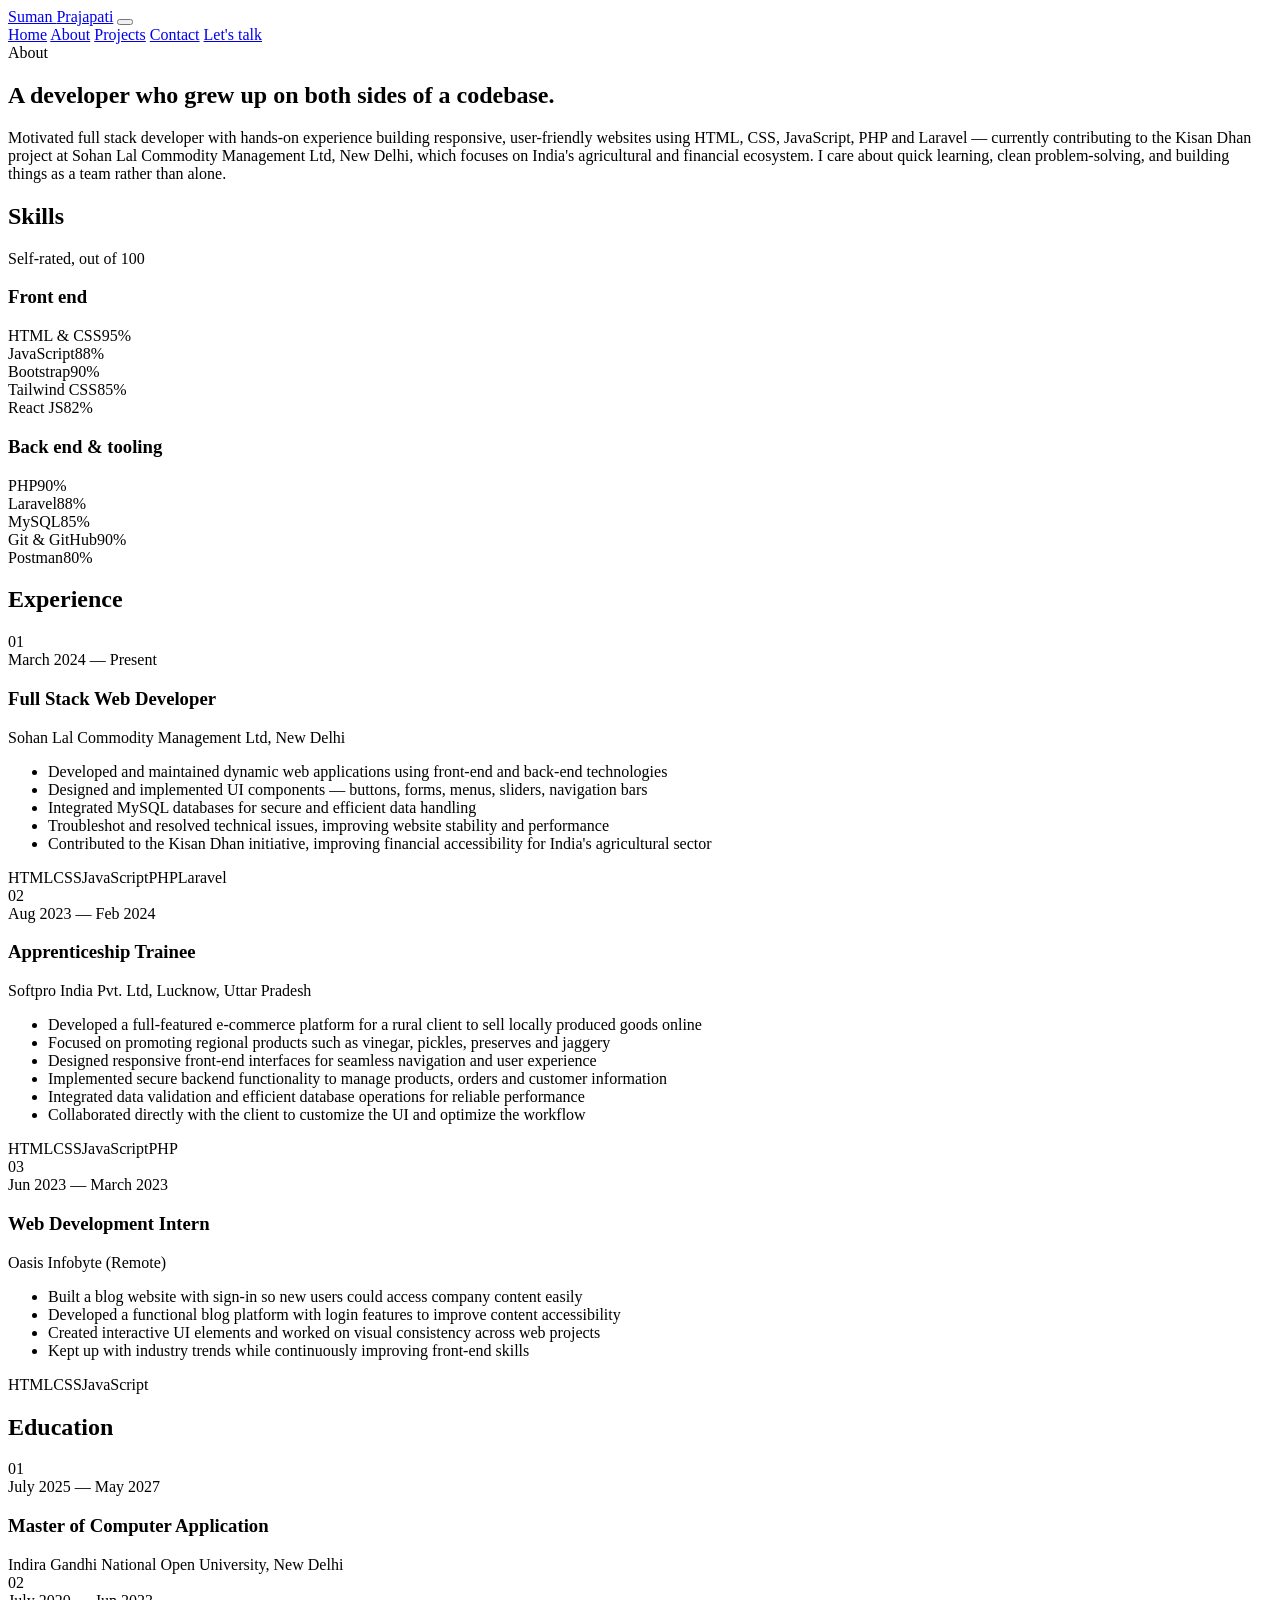
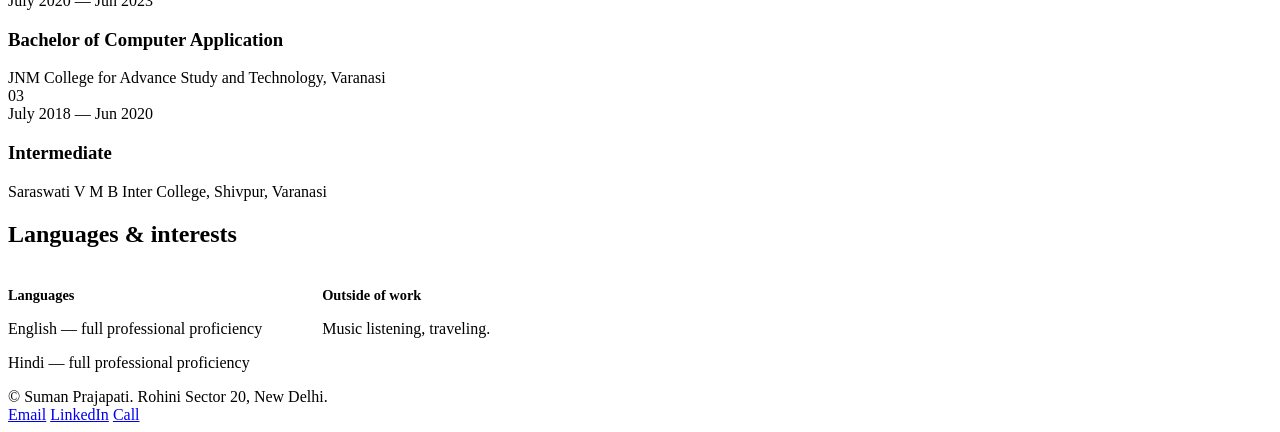
==== about.html @ 9b37e11e "Add files via upload" ====
<!DOCTYPE html>
<html lang="en">
<head>
<meta charset="UTF-8">
<meta name="viewport" content="width=device-width, initial-scale=1.0">
<title>About — Suman Prajapati</title>
<meta name="description" content="Background, skills, experience and education of Suman Prajapati, full stack software developer.">
<link rel="stylesheet" href="css/style.css">
</head>
<body>

<header class="site-header">
  <nav class="wrap nav">
    <a href="index.html" class="brand">Suman <span>Prajapati</span></a>
    <button class="nav-toggle" aria-label="Toggle menu" aria-expanded="false"><span></span></button>
    <div class="nav-links">
      <a href="index.html">Home</a>
      <a href="about.html">About</a>
      <a href="projects.html">Projects</a>
      <a href="contact.html">Contact</a>
      <a href="contact.html" class="nav-cta">Let's talk</a>
    </div>
  </nav>
</header>

<main>

  <section class="page-hero">
    <div class="wrap">
      <div class="hero-kicker">About</div>
      <h1>A developer who grew up on both sides of a codebase.</h1>
      <p>Motivated full stack developer with hands-on experience building responsive, user-friendly websites using HTML, CSS, JavaScript, PHP and Laravel — currently contributing to the Kisan Dhan project at Sohan Lal Commodity Management Ltd, New Delhi, which focuses on India's agricultural and financial ecosystem. I care about quick learning, clean problem-solving, and building things as a team rather than alone.</p>
    </div>
  </section>

  <section>
    <div class="wrap">
      <div class="section-head">
        <h2>Skills</h2>
        <span class="note">Self-rated, out of 100</span>
      </div>

      <div class="skills-grid">
        <div class="skill-group">
          <h3>Front end</h3>

          <div class="skill-row">
            <div class="skill-row-top"><span>HTML &amp; CSS</span><span>95%</span></div>
            <div class="skill-track"><div class="skill-fill" data-fill="95"></div></div>
          </div>
          <div class="skill-row">
            <div class="skill-row-top"><span>JavaScript</span><span>88%</span></div>
            <div class="skill-track"><div class="skill-fill" data-fill="88"></div></div>
          </div>
          <div class="skill-row">
            <div class="skill-row-top"><span>Bootstrap</span><span>90%</span></div>
            <div class="skill-track"><div class="skill-fill" data-fill="90"></div></div>
          </div>
          <div class="skill-row">
            <div class="skill-row-top"><span>Tailwind CSS</span><span>85%</span></div>
            <div class="skill-track"><div class="skill-fill" data-fill="85"></div></div>
          </div>
          <div class="skill-row">
            <div class="skill-row-top"><span>React JS</span><span>82%</span></div>
            <div class="skill-track"><div class="skill-fill" data-fill="82"></div></div>
          </div>
        </div>

        <div class="skill-group">
          <h3>Back end &amp; tooling</h3>

          <div class="skill-row">
            <div class="skill-row-top"><span>PHP</span><span>90%</span></div>
            <div class="skill-track"><div class="skill-fill" data-fill="90"></div></div>
          </div>
          <div class="skill-row">
            <div class="skill-row-top"><span>Laravel</span><span>88%</span></div>
            <div class="skill-track"><div class="skill-fill" data-fill="88"></div></div>
          </div>
          <div class="skill-row">
            <div class="skill-row-top"><span>MySQL</span><span>85%</span></div>
            <div class="skill-track"><div class="skill-fill" data-fill="85"></div></div>
          </div>
          <div class="skill-row">
            <div class="skill-row-top"><span>Git &amp; GitHub</span><span>90%</span></div>
            <div class="skill-track"><div class="skill-fill" data-fill="90"></div></div>
          </div>
          <div class="skill-row">
            <div class="skill-row-top"><span>Postman</span><span>80%</span></div>
            <div class="skill-track"><div class="skill-fill" data-fill="80"></div></div>
          </div>
        </div>
      </div>
    </div>
  </section>

  <section class="alt-bg">
    <div class="wrap">
      <div class="section-head">
        <h2>Experience</h2>
      </div>

      <div class="timeline">

        <div class="timeline-item reveal">
          <div class="timeline-entry">01</div>
          <div class="timeline-body">
            <span class="timeline-when">March 2024 — Present</span>
            <h3 class="timeline-role">Full Stack Web Developer</h3>
            <span class="timeline-org">Sohan Lal Commodity Management Ltd, New Delhi</span>
            <ul>
              <li>Developed and maintained dynamic web applications using front-end and back-end technologies</li>
              <li>Designed and implemented UI components — buttons, forms, menus, sliders, navigation bars</li>
              <li>Integrated MySQL databases for secure and efficient data handling</li>
              <li>Troubleshot and resolved technical issues, improving website stability and performance</li>
              <li>Contributed to the Kisan Dhan initiative, improving financial accessibility for India's agricultural sector</li>
            </ul>
            <div class="timeline-stack"><span>HTML</span><span>CSS</span><span>JavaScript</span><span>PHP</span><span>Laravel</span></div>
          </div>
        </div>

        <div class="timeline-item reveal">
          <div class="timeline-entry">02</div>
          <div class="timeline-body">
            <span class="timeline-when">Aug 2023 — Feb 2024</span>
            <h3 class="timeline-role">Apprenticeship Trainee</h3>
            <span class="timeline-org">Softpro India Pvt. Ltd, Lucknow, Uttar Pradesh</span>
            <ul>
              <li>Developed a full-featured e-commerce platform for a rural client to sell locally produced goods online</li>
              <li>Focused on promoting regional products such as vinegar, pickles, preserves and jaggery</li>
              <li>Designed responsive front-end interfaces for seamless navigation and user experience</li>
              <li>Implemented secure backend functionality to manage products, orders and customer information</li>
              <li>Integrated data validation and efficient database operations for reliable performance</li>
              <li>Collaborated directly with the client to customize the UI and optimize the workflow</li>
            </ul>
            <div class="timeline-stack"><span>HTML</span><span>CSS</span><span>JavaScript</span><span>PHP</span></div>
          </div>
        </div>

        <div class="timeline-item reveal">
          <div class="timeline-entry">03</div>
          <div class="timeline-body">
            <span class="timeline-when">Jun 2023 — March 2023</span>
            <h3 class="timeline-role">Web Development Intern</h3>
            <span class="timeline-org">Oasis Infobyte (Remote)</span>
            <ul>
              <li>Built a blog website with sign-in so new users could access company content easily</li>
              <li>Developed a functional blog platform with login features to improve content accessibility</li>
              <li>Created interactive UI elements and worked on visual consistency across web projects</li>
              <li>Kept up with industry trends while continuously improving front-end skills</li>
            </ul>
            <div class="timeline-stack"><span>HTML</span><span>CSS</span><span>JavaScript</span></div>
          </div>
        </div>

      </div>
    </div>
  </section>

  <section>
    <div class="wrap">
      <div class="section-head">
        <h2>Education</h2>
      </div>

      <div class="timeline">
        <div class="timeline-item reveal">
          <div class="timeline-entry">01</div>
          <div class="timeline-body">
            <span class="timeline-when">July 2025 — May 2027</span>
            <h3 class="timeline-role">Master of Computer Application</h3>
            <span class="timeline-org">Indira Gandhi National Open University, New Delhi</span>
          </div>
        </div>
        <div class="timeline-item reveal">
          <div class="timeline-entry">02</div>
          <div class="timeline-body">
            <span class="timeline-when">July 2020 — Jun 2023</span>
            <h3 class="timeline-role">Bachelor of Computer Application</h3>
            <span class="timeline-org">JNM College for Advance Study and Technology, Varanasi</span>
          </div>
        </div>
        <div class="timeline-item reveal">
          <div class="timeline-entry">03</div>
          <div class="timeline-body">
            <span class="timeline-when">July 2018 — Jun 2020</span>
            <h3 class="timeline-role">Intermediate</h3>
            <span class="timeline-org">Saraswati V M B Inter College, Shivpur, Varanasi</span>
          </div>
        </div>
      </div>
    </div>
  </section>

  <section class="alt-bg">
    <div class="wrap">
      <div class="section-head"><h2>Languages &amp; interests</h2></div>
      <div style="display:flex; gap:60px; flex-wrap:wrap;">
        <div>
          <h4 style="font-family:var(--font-body); font-size:0.9rem; color:var(--ink-soft); margin-bottom:10px;">Languages</h4>
          <p style="margin-bottom:4px;">English — full professional proficiency</p>
          <p>Hindi — full professional proficiency</p>
        </div>
        <div>
          <h4 style="font-family:var(--font-body); font-size:0.9rem; color:var(--ink-soft); margin-bottom:10px;">Outside of work</h4>
          <p>Music listening, traveling.</p>
        </div>
      </div>
    </div>
  </section>

</main>

<footer class="site-footer">
  <div class="wrap">
    <span class="footer-note">&copy; <span class="year"></span> Suman Prajapati. Rohini Sector 20, New Delhi.</span>
    <div class="footer-links">
      <a href="mailto:sumanprajapati03072003@gmail.com">Email</a>
      <a href="https://www.linkedin.com/in/suman-prajapati-717438271/" target="_blank" rel="noopener">LinkedIn</a>
      <a href="tel:+916394577284">Call</a>
    </div>
  </div>
</footer>

<script src="js/script.js"></script>
</body>
</html>
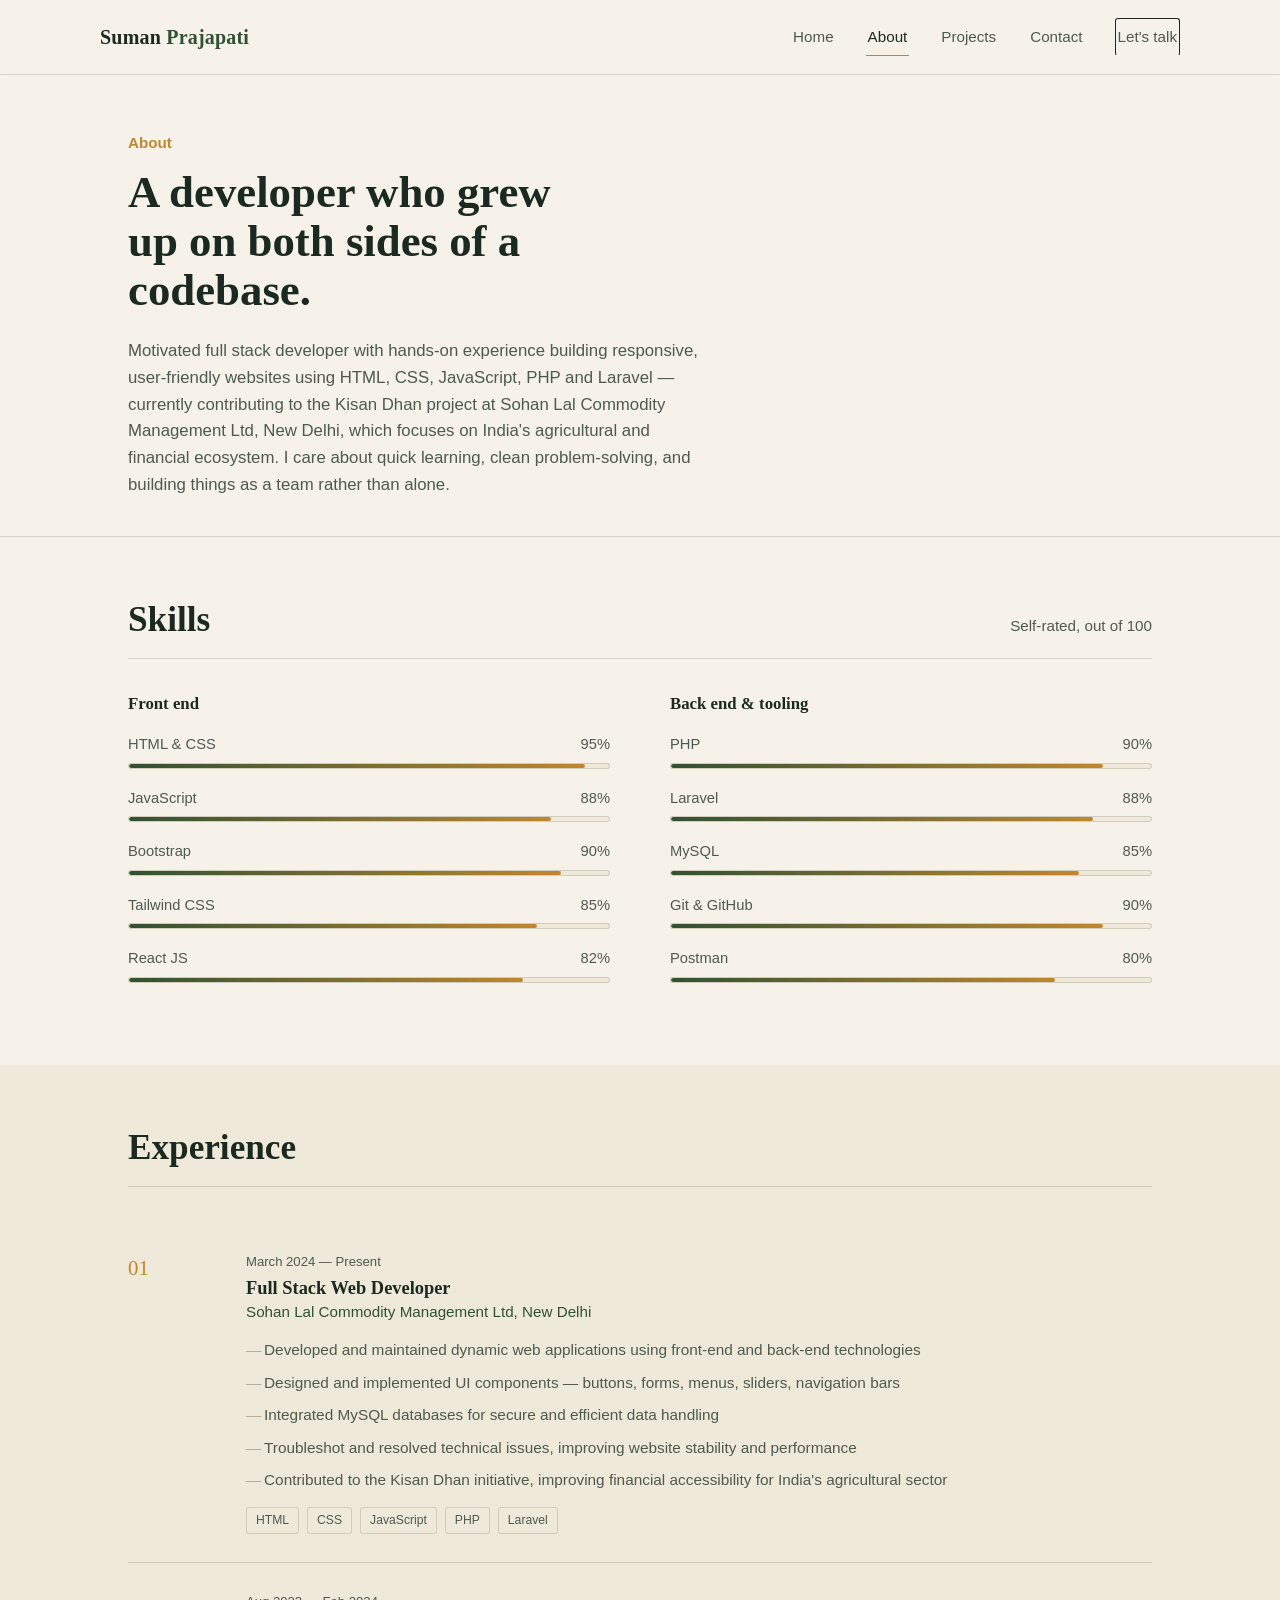
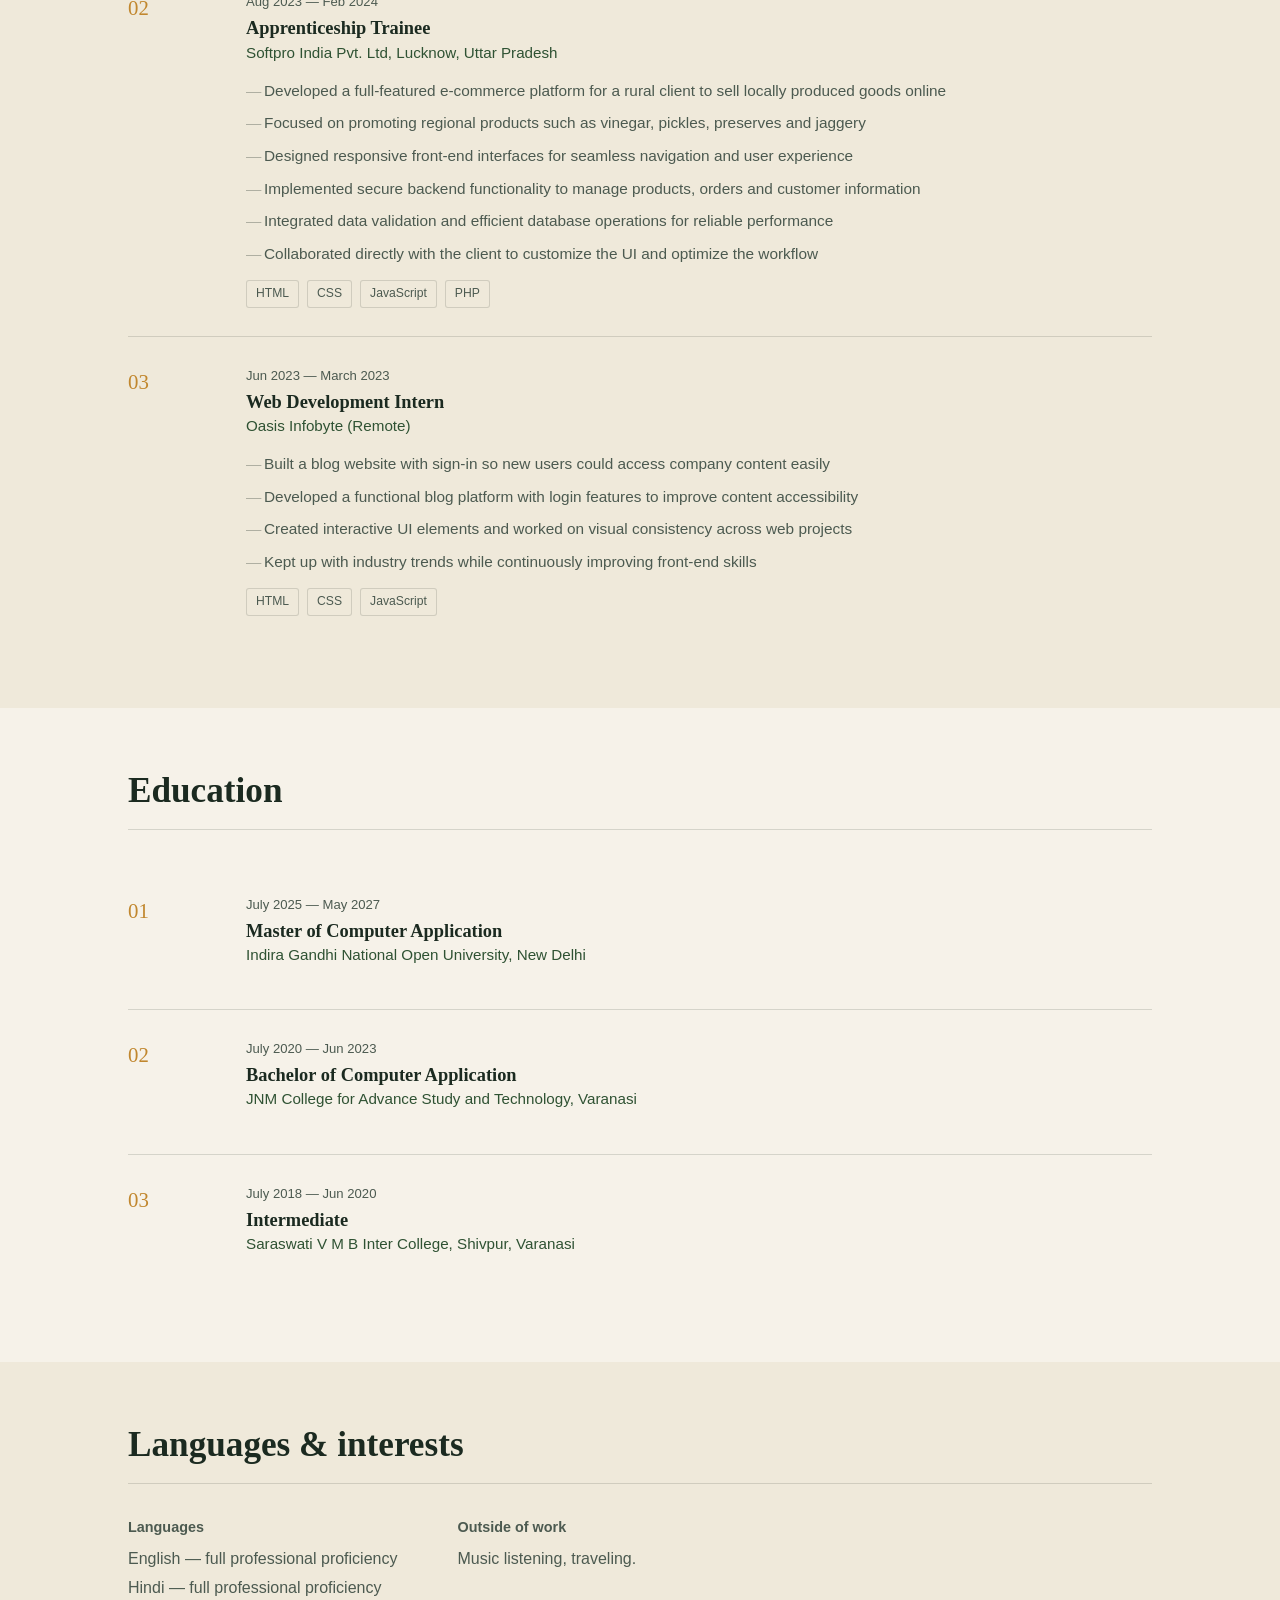
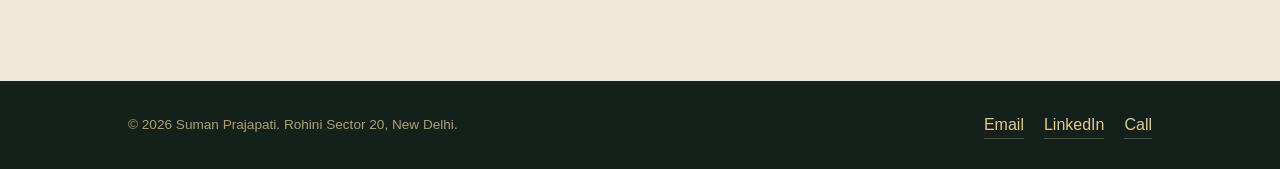
==== commit a008a2f3: "Update stylesheet and script links in about.html" ====
--- a/about.html
+++ b/about.html
@@ -5,7 +5,7 @@
 <meta name="viewport" content="width=device-width, initial-scale=1.0">
 <title>About — Suman Prajapati</title>
 <meta name="description" content="Background, skills, experience and education of Suman Prajapati, full stack software developer.">
-<link rel="stylesheet" href="css/style.css">
+<link rel="stylesheet" href="style.css">
 </head>
 <body>
 
@@ -222,6 +222,6 @@
   </div>
 </footer>
 
-<script src="js/script.js"></script>
+<script src="script.js"></script>
 </body>
 </html>
--- a/style.css
+++ b/style.css
@@ -0,0 +1,511 @@
+/* ============================================================
+   SUMAN PRAJAPATI — PORTFOLIO
+   Theme: "Ledger & Field" — the ledger (fintech/back-end logic)
+   meets the field (agri-tech, growth). Warm parchment surfaces,
+   deep ink-green text, a grain-gold accent used sparingly.
+   ============================================================ */
+
+@import url('https://fonts.googleapis.com/css2?family=Fraunces:opsz,wght@9..144,400;9..144,500;9..144,600;9..144,700&family=IBM+Plex+Sans:wght@400;500;600&display=swap');
+
+:root{
+  --paper:      #F6F2E9;
+  --paper-alt:  #EFE9DA;
+  --surface:    #FFFFFF;
+  --ink:        #1B2A20;
+  --ink-soft:   #4C5A50;
+  --green:      #2F5233;
+  --green-deep: #14211A;
+  --gold:       #C1872E;
+  --gold-soft:  #E4C88F;
+  --line:       rgba(27,42,32,0.15);
+  --line-strong:rgba(27,42,32,0.3);
+
+  --font-display: 'Fraunces', serif;
+  --font-body: 'IBM Plex Sans', sans-serif;
+
+  --maxw: 1080px;
+}
+
+*, *::before, *::after{ box-sizing: border-box; }
+
+html{ scroll-behavior: smooth; }
+
+body{
+  margin:0;
+  background: var(--paper);
+  color: var(--ink);
+  font-family: var(--font-body);
+  font-size: 16px;
+  line-height: 1.6;
+  -webkit-font-smoothing: antialiased;
+}
+
+img{ max-width:100%; display:block; }
+
+a{ color: inherit; text-decoration: none; }
+
+h1,h2,h3,h4{
+  font-family: var(--font-display);
+  font-weight: 600;
+  line-height: 1.1;
+  margin: 0 0 0.5em;
+  color: var(--ink);
+}
+
+p{ margin: 0 0 1em; max-width: 62ch; color: var(--ink-soft); }
+
+ul{ margin:0; padding:0; list-style:none; }
+
+button{ font-family: inherit; cursor:pointer; }
+
+:focus-visible{
+  outline: 2px solid var(--gold);
+  outline-offset: 3px;
+}
+
+@media (prefers-reduced-motion: reduce){
+  *{ animation-duration: 0.001ms !important; transition-duration: 0.001ms !important; scroll-behavior: auto !important; }
+}
+
+.wrap{
+  max-width: var(--maxw);
+  margin: 0 auto;
+  padding: 0 28px;
+}
+
+/* ---------------- Header / Nav ---------------- */
+
+.site-header{
+  position: sticky;
+  top: 0;
+  z-index: 40;
+  background: rgba(246,242,233,0.92);
+  backdrop-filter: blur(6px);
+  border-bottom: 1px solid var(--line);
+}
+
+.nav{
+  display:flex;
+  align-items:center;
+  justify-content: space-between;
+  padding: 18px 0;
+}
+
+.brand{
+  font-family: var(--font-display);
+  font-size: 1.25rem;
+  font-weight: 600;
+  letter-spacing: 0.01em;
+}
+.brand span{ color: var(--green); }
+
+.nav-links{
+  display:flex;
+  gap: 30px;
+  align-items:center;
+}
+
+.nav-links a{
+  font-size: 0.95rem;
+  color: var(--ink-soft);
+  padding: 6px 2px;
+  border-bottom: 1px solid transparent;
+  transition: color .15s ease, border-color .15s ease;
+}
+.nav-links a:hover{ color: var(--ink); }
+.nav-links a[aria-current="page"]{
+  color: var(--ink);
+  border-bottom-color: var(--gold);
+}
+
+.nav-cta{
+  border: 1px solid var(--ink);
+  padding: 8px 16px;
+  border-radius: 3px;
+  font-size: 0.9rem;
+}
+.nav-cta:hover{ background: var(--ink); color: var(--paper); }
+
+.nav-toggle{
+  display:none;
+  background:none;
+  border:none;
+  width: 34px; height: 26px;
+  position: relative;
+}
+.nav-toggle span, .nav-toggle span::before, .nav-toggle span::after{
+  content:'';
+  position:absolute;
+  left:0; right:0;
+  height: 2px;
+  background: var(--ink);
+  transition: transform .2s ease, opacity .2s ease;
+}
+.nav-toggle span{ top: 12px; }
+.nav-toggle span::before{ top: -8px; }
+.nav-toggle span::after{ top: 8px; }
+.nav-toggle[aria-expanded="true"] span{ background: transparent; }
+.nav-toggle[aria-expanded="true"] span::before{ transform: translateY(8px) rotate(45deg); }
+.nav-toggle[aria-expanded="true"] span::after{ transform: translateY(-8px) rotate(-45deg); }
+
+@media (max-width: 760px){
+  .nav-toggle{ display:block; }
+  .nav-links{
+    position:absolute;
+    top: 100%; left:0; right:0;
+    background: var(--paper);
+    border-bottom: 1px solid var(--line);
+    flex-direction: column;
+    align-items: flex-start;
+    gap: 4px;
+    padding: 10px 28px 22px;
+    display:none;
+  }
+  .nav-links.open{ display:flex; }
+  .nav-links a{ width:100%; padding: 10px 0; }
+  .nav-cta{ margin-top: 8px; }
+}
+
+/* ---------------- Buttons / links ---------------- */
+
+.btn{
+  display:inline-flex;
+  align-items:center;
+  gap: 10px;
+  padding: 12px 22px;
+  border-radius: 3px;
+  font-size: 0.95rem;
+  font-weight: 500;
+  border: 1px solid var(--ink);
+}
+.btn-solid{ background: var(--green); color: #fff; border-color: var(--green); }
+.btn-solid:hover{ background: var(--green-deep); border-color: var(--green-deep); }
+.btn-line:hover{ background: var(--ink); color: var(--paper); }
+
+.text-link{
+  border-bottom: 1px solid var(--line-strong);
+  padding-bottom: 2px;
+}
+.text-link:hover{ border-color: var(--gold); color: var(--green); }
+
+/* ---------------- Hero ---------------- */
+
+.hero{
+  padding: 84px 0 56px;
+}
+.hero-kicker{
+  font-family: var(--font-body);
+  color: var(--gold);
+  font-weight: 600;
+  font-size: 0.95rem;
+  margin-bottom: 18px;
+}
+.hero h1{
+  font-size: clamp(2.3rem, 5vw, 3.6rem);
+  max-width: 15ch;
+  margin-bottom: 0.35em;
+}
+.hero .lede{
+  font-size: 1.15rem;
+  max-width: 56ch;
+  color: var(--ink-soft);
+}
+.hero-actions{
+  display:flex;
+  gap: 16px;
+  flex-wrap: wrap;
+  margin-top: 28px;
+}
+
+/* Ledger strip: key facts as a row of entries, like a ledger footer */
+.ledger-strip{
+  margin-top: 56px;
+  border-top: 1px solid var(--line);
+  border-bottom: 1px solid var(--line);
+  display: grid;
+  grid-template-columns: repeat(4, 1fr);
+}
+.ledger-strip div{
+  padding: 18px 22px 18px 0;
+  border-right: 1px solid var(--line);
+}
+.ledger-strip div:last-child{ border-right:none; }
+.ledger-strip .num{
+  display:block;
+  font-family: var(--font-display);
+  font-size: 1.8rem;
+  color: var(--green);
+}
+.ledger-strip .lbl{
+  font-size: 0.85rem;
+  color: var(--ink-soft);
+}
+@media (max-width: 700px){
+  .ledger-strip{ grid-template-columns: repeat(2,1fr); }
+  .ledger-strip div{ border-right: 1px solid var(--line); }
+  .ledger-strip div:nth-child(2n){ border-right:none; }
+}
+
+/* ---------------- Sections ---------------- */
+
+section{ padding: 64px 0; }
+.section-head{
+  display:flex;
+  align-items: baseline;
+  justify-content: space-between;
+  gap: 20px;
+  margin-bottom: 36px;
+  border-bottom: 1px solid var(--line);
+  padding-bottom: 18px;
+}
+.section-head h2{ font-size: clamp(1.6rem, 3vw, 2.2rem); margin:0; }
+.section-head .note{ color: var(--ink-soft); font-size: 0.95rem; }
+
+.alt-bg{ background: var(--paper-alt); }
+
+/* ---------------- Featured project (home) ---------------- */
+
+.feature-card{
+  background: var(--surface);
+  border: 1px solid var(--line);
+  border-radius: 4px;
+  padding: 40px;
+  display:grid;
+  grid-template-columns: 1.2fr 0.8fr;
+  gap: 40px;
+}
+.feature-card h3{ font-size: 1.7rem; }
+.feature-tags{ display:flex; flex-wrap:wrap; gap:8px; margin: 16px 0 20px; }
+.tag{
+  font-size: 0.78rem;
+  color: var(--green);
+  border: 1px solid var(--green);
+  padding: 4px 10px;
+  border-radius: 999px;
+}
+.feature-side{ border-left: 1px solid var(--line); padding-left: 32px; }
+.feature-side h4{ font-size: 0.95rem; color: var(--ink-soft); margin-bottom: 12px; font-weight: 500;}
+.feature-side ul li{ position:relative; padding-left: 18px; margin-bottom:10px; color: var(--ink-soft); font-size: 0.95rem;}
+.feature-side ul li::before{ content:'—'; position:absolute; left:0; color: var(--gold); }
+
+@media (max-width: 800px){
+  .feature-card{ grid-template-columns: 1fr; padding: 28px; }
+  .feature-side{ border-left:none; border-top: 1px solid var(--line); padding-left:0; padding-top:24px; }
+}
+
+/* ---------------- Timeline (Experience / Education) ---------------- */
+
+.timeline{ position:relative; }
+.timeline-item{
+  display:grid;
+  grid-template-columns: 90px 1fr;
+  gap: 28px;
+  padding: 28px 0;
+  border-top: 1px solid var(--line);
+}
+.timeline-item:first-child{ border-top:none; }
+.timeline-entry{
+  font-family: var(--font-display);
+  color: var(--gold);
+  font-size: 1.3rem;
+}
+.timeline-when{
+  font-size: 0.82rem;
+  color: var(--ink-soft);
+  margin-bottom: 6px;
+  display:block;
+}
+.timeline-role{ font-size: 1.15rem; margin-bottom: 2px; }
+.timeline-org{ color: var(--green); font-size: 0.95rem; margin-bottom: 14px; display:block; }
+.timeline-body ul{ margin-top: 10px; }
+.timeline-body ul li{
+  position:relative;
+  padding-left: 18px;
+  margin-bottom: 8px;
+  color: var(--ink-soft);
+  font-size: 0.96rem;
+}
+.timeline-body ul li::before{ content:'—'; position:absolute; left:0; color: var(--line-strong); }
+.timeline-stack{ display:flex; flex-wrap:wrap; gap:8px; margin-top:14px; }
+.timeline-stack span{
+  font-size: 0.76rem;
+  background: var(--paper-alt);
+  border: 1px solid var(--line);
+  padding: 3px 9px;
+  border-radius: 3px;
+  color: var(--ink-soft);
+}
+
+@media (max-width: 620px){
+  .timeline-item{ grid-template-columns: 1fr; gap: 6px; }
+  .timeline-entry{ font-size: 1rem; }
+}
+
+/* ---------------- Skills ---------------- */
+
+.skills-grid{
+  display:grid;
+  grid-template-columns: 1fr 1fr;
+  gap: 40px 60px;
+}
+.skill-group h3{ font-size: 1.05rem; margin-bottom: 20px; color: var(--ink); }
+.skill-row{ margin-bottom: 18px; }
+.skill-row-top{
+  display:flex;
+  justify-content: space-between;
+  font-size: 0.92rem;
+  margin-bottom: 6px;
+  color: var(--ink-soft);
+}
+.skill-track{
+  height: 6px;
+  background: var(--paper-alt);
+  border-radius: 999px;
+  overflow:hidden;
+  border: 1px solid var(--line);
+}
+.skill-fill{
+  height:100%;
+  width: 0%;
+  background: linear-gradient(90deg, var(--green), var(--gold));
+  border-radius: 999px;
+  transition: width 1.1s cubic-bezier(.2,.7,.2,1);
+}
+
+@media (max-width: 700px){ .skills-grid{ grid-template-columns: 1fr; } }
+
+/* ---------------- Projects grid ---------------- */
+
+.projects-grid{
+  display:grid;
+  grid-template-columns: repeat(2, 1fr);
+  gap: 28px;
+}
+.project-card{
+  background: var(--surface);
+  border: 1px solid var(--line);
+  border-radius: 4px;
+  padding: 30px;
+  display:flex;
+  flex-direction:column;
+}
+.project-card .project-period{ font-size: 0.8rem; color: var(--gold); margin-bottom: 10px; }
+.project-card h3{ font-size: 1.35rem; margin-bottom: 6px; }
+.project-card .project-client{ font-size: 0.88rem; color: var(--ink-soft); margin-bottom: 14px; }
+.project-card p{ font-size: 0.95rem; }
+.project-tags{ display:flex; flex-wrap:wrap; gap:7px; margin: 6px 0 16px; }
+.project-tags span{
+  font-size: 0.75rem;
+  border: 1px solid var(--line-strong);
+  padding: 3px 9px;
+  border-radius: 3px;
+  color: var(--ink-soft);
+}
+.project-more{
+  margin-top:auto;
+  background:none;
+  border:none;
+  padding: 0;
+  font-size: 0.9rem;
+  color: var(--green);
+  border-bottom: 1px solid var(--green);
+  align-self: flex-start;
+  margin-top: 16px;
+}
+.project-detail{
+  display:none;
+  margin-top: 18px;
+  padding-top: 18px;
+  border-top: 1px solid var(--line);
+}
+.project-detail.open{ display:block; }
+.project-detail ul li{
+  position:relative;
+  padding-left: 18px;
+  margin-bottom: 8px;
+  font-size: 0.92rem;
+  color: var(--ink-soft);
+}
+.project-detail ul li::before{ content:'—'; position:absolute; left:0; color: var(--line-strong); }
+
+.project-card.placeholder{
+  border-style: dashed;
+  align-items: center;
+  justify-content:center;
+  text-align:center;
+  color: var(--ink-soft);
+}
+.project-card.placeholder h3{ color: var(--ink-soft); font-size: 1.1rem; }
+
+@media (max-width: 760px){ .projects-grid{ grid-template-columns: 1fr; } }
+
+/* ---------------- Contact ---------------- */
+
+.contact-grid{
+  display:grid;
+  grid-template-columns: 1fr 1fr;
+  gap: 50px;
+}
+.contact-list{ border-top: 1px solid var(--line); }
+.contact-row{
+  display:flex;
+  align-items:center;
+  justify-content: space-between;
+  padding: 22px 0;
+  border-bottom: 1px solid var(--line);
+}
+.contact-row .lbl{ font-size: 0.82rem; color: var(--ink-soft); display:block; margin-bottom: 4px; }
+.contact-row .val{ font-size: 1.15rem; font-family: var(--font-display); }
+.contact-row a.val:hover{ color: var(--green); }
+.copy-btn{
+  background:none;
+  border: 1px solid var(--line-strong);
+  border-radius: 3px;
+  padding: 7px 12px;
+  font-size: 0.78rem;
+  color: var(--ink-soft);
+}
+.copy-btn:hover{ border-color: var(--ink); color: var(--ink); }
+.copy-btn.copied{ border-color: var(--green); color: var(--green); }
+
+.contact-form{ display:flex; flex-direction:column; gap: 16px; }
+.contact-form label{ font-size: 0.85rem; color: var(--ink-soft); margin-bottom: 6px; display:block; }
+.contact-form input, .contact-form textarea{
+  width:100%;
+  font-family: var(--font-body);
+  font-size: 0.95rem;
+  padding: 12px 14px;
+  border: 1px solid var(--line-strong);
+  border-radius: 3px;
+  background: var(--surface);
+  color: var(--ink);
+}
+.contact-form input:focus, .contact-form textarea:focus{ border-color: var(--green); }
+.form-note{ font-size: 0.82rem; color: var(--ink-soft); margin-top: -6px; }
+
+@media (max-width: 760px){ .contact-grid{ grid-template-columns: 1fr; } }
+
+/* ---------------- Footer ---------------- */
+
+.site-footer{
+  border-top: 1px solid var(--line);
+  padding: 30px 0;
+  background: var(--green-deep);
+  color: var(--gold-soft);
+}
+.site-footer .wrap{ display:flex; justify-content: space-between; align-items:center; flex-wrap:wrap; gap: 12px;}
+.site-footer a{ color: var(--gold-soft); border-bottom: 1px solid rgba(228,200,143,0.3); }
+.site-footer a:hover{ border-color: var(--gold-soft); }
+.footer-links{ display:flex; gap: 20px; }
+.footer-note{ font-size: 0.85rem; opacity: 0.75; }
+
+/* ---------------- Page intro (about/projects/contact top) ---------------- */
+
+.page-hero{ padding: 56px 0 20px; border-bottom: 1px solid var(--line); }
+.page-hero .hero-kicker{ margin-bottom: 12px; }
+.page-hero h1{ font-size: clamp(2rem, 4vw, 2.8rem); max-width: 20ch; }
+.page-hero p{ font-size: 1.05rem; }
+
+/* Reveal-on-scroll (single orchestrated pass, not per-card hover gimmicks) */
+.reveal{ opacity:0; transform: translateY(14px); transition: opacity .6s ease, transform .6s ease; }
+.reveal.in{ opacity:1; transform:none; }
